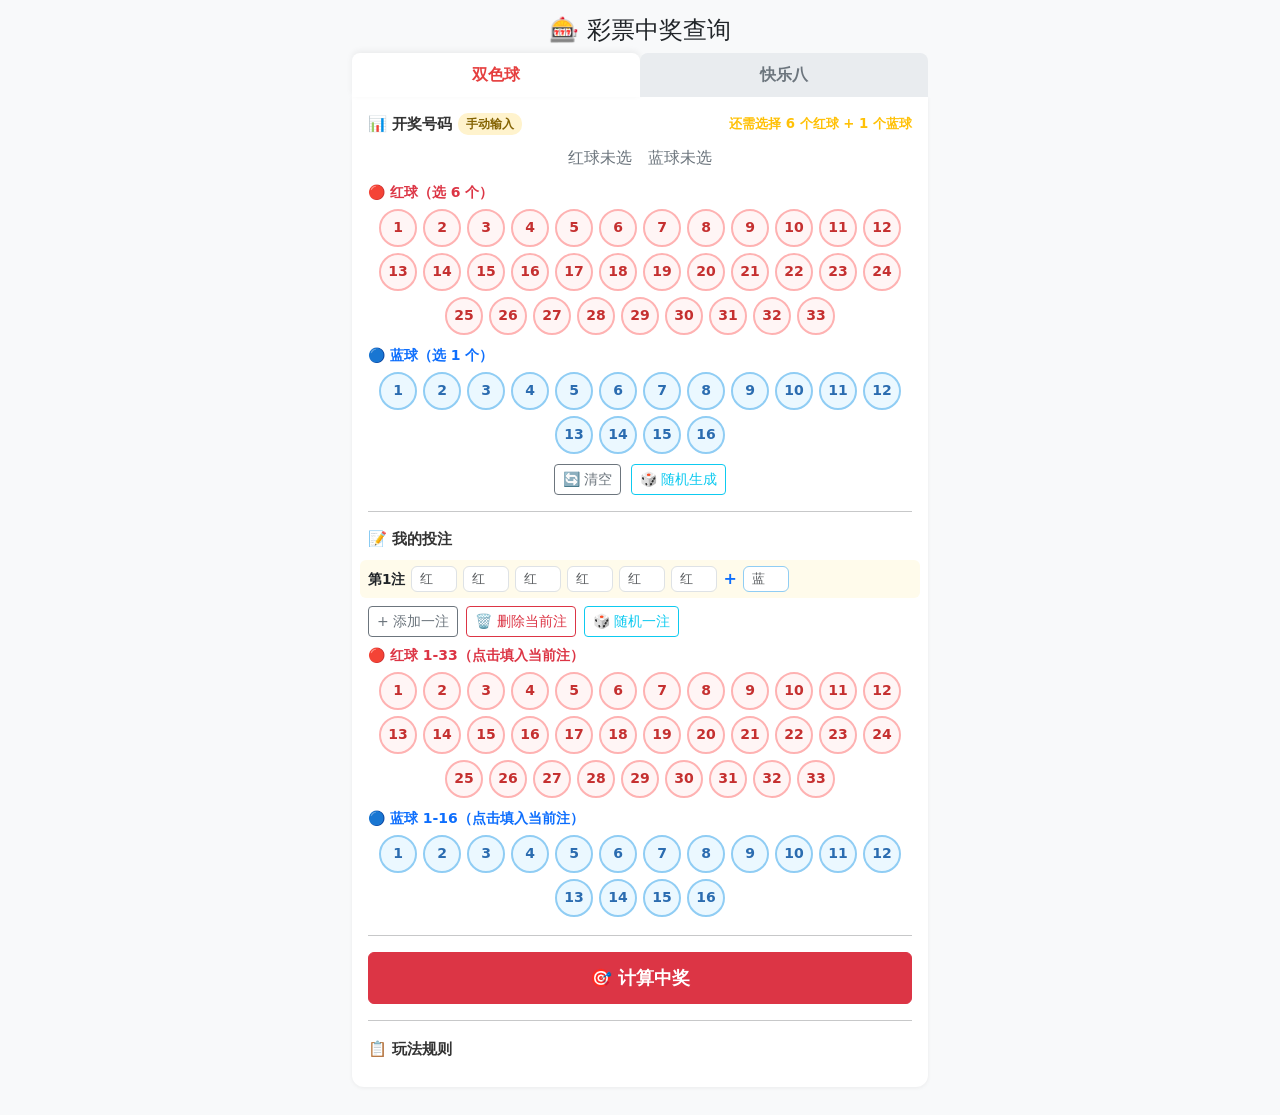
==== docs/index.html @ 673fef91 "feat：添加PWA支持，可添加到手机桌面" ====
<!DOCTYPE html>
<html lang="zh-CN">
<head>
    <meta charset="UTF-8">
    <meta name="viewport" content="width=device-width, initial-scale=1.0">
    <title>彩票中奖查询</title>
    <link rel="manifest" href="manifest.json">
    <meta name="theme-color" content="#E53E3E">
    <!-- iOS Safari 添加到主屏幕支持 -->
    <meta name="apple-mobile-web-app-capable" content="yes">
    <meta name="apple-mobile-web-app-title" content="彩票查询">
    <meta name="apple-mobile-web-app-status-bar-style" content="black-translucent">
    <link rel="apple-touch-icon" href="data:image/svg+xml,<svg xmlns='http://www.w3.org/2000/svg' viewBox='0 0 100 100'><rect width='100' height='100' rx='20' fill='%23E53E3E'/><text x='50' y='68' text-anchor='middle' font-size='60'>🎰</text></svg>">
    <link href="https://cdn.jsdelivr.net/npm/bootstrap@5.3.3/dist/css/bootstrap.min.css" rel="stylesheet">
    <style>
        /* ========== 通用 ========== */
        body { background: #f8f9fa; }
        .container { max-width: 600px; }

        /* ========== 彩种切换 ========== */
        .type-tab {
            flex: 1; text-align: center; padding: 10px;
            cursor: pointer; border-radius: 8px 8px 0 0;
            background: #e9ecef; color: #6c757d; font-weight: bold;
            transition: all .2s;
        }
        .type-tab.active { background: #fff; color: #E53E3E; box-shadow: 0 -2px 6px rgba(0,0,0,.06); }
        .type-tab.kl8.active { color: #DD6B20; }

        /* ========== 卡片 ========== */
        .section-card { background: #fff; border-radius: 0 0 12px 12px; padding: 16px; margin-bottom: 12px;
                        box-shadow: 0 1px 4px rgba(0,0,0,.06); }
        .section-title { font-size: .95rem; font-weight: bold; color: #333; margin-bottom: 10px;
                         display: flex; align-items: center; gap: 6px; }
        .section-badge { font-size: .75rem; background: #FFF3CD; color: #856404; padding: 2px 8px;
                         border-radius: 10px; }

        /* ========== 数字球（通用） ========== */
        .num-ball {
            display: inline-flex; align-items: center; justify-content: center;
            width: 38px; height: 38px; border-radius: 50%; font-size: 14px; font-weight: bold;
            cursor: pointer; user-select: none; transition: all .12s;
            border: 2px solid transparent; margin: 2px;
        }
        .num-ball:hover { transform: scale(1.12); }

        /* 红球 */
        .ball-r { background: #FFF5F5; color: #C53030; border-color: #FEB2B2; }
        .ball-r.sel { background: #E53E3E; color: #fff; border-color: #C53030;
                      box-shadow: 0 0 6px rgba(229,62,62,.4); }
        /* 蓝球 */
        .ball-b { background: #EBF8FF; color: #2B6CB0; border-color: #90CDF4; }
        .ball-b.sel { background: #3182CE; color: #fff; border-color: #2B6CB0;
                      box-shadow: 0 0 6px rgba(49,130,206,.4); }
        /* 快乐八球 */
        .ball-k { background: #FFF8F0; color: #C05621; border-color: #FBD38D; }
        .ball-k.sel { background: #DD6B20; color: #fff; border-color: #C05621;
                      box-shadow: 0 0 6px rgba(221,107,32,.4); }

        /* 网格 */
        .ball-grid { display: flex; flex-wrap: wrap; gap: 2px; justify-content: center; }
        .ball-grid-80 { max-width: 420px; margin: 0 auto; }

        /* 移动端缩小 */
        @media (max-width: 480px) {
            .num-ball { width: 30px; height: 30px; font-size: 12px; margin: 1px; }
            .ball-grid-80 { max-width: 320px; }
        }

        /* ========== 投注行输入框 ========== */
        .bet-inp { width: 46px !important; text-align: center; padding: 2px 1px; font-size: 13px; }
        .bet-row-wrap { display: flex; align-items: center; gap: 6px; flex-wrap: wrap; padding: 6px 0;
                        border-bottom: 1px dashed #eee; }
        .bet-row-wrap:last-child { border-bottom: none; }
        .bet-row-num { font-weight: bold; font-size: .85rem; white-space: nowrap; }
        .bet-row-wrap.active-row { background: #FFFBEB; border-radius: 6px; margin: 0 -8px; padding: 6px 8px; }

        /* ========== 玩法按钮 ========== */
        .play-btn {
            font-size: .72rem; padding: 2px 8px; border-radius: 12px; cursor: pointer;
            background: #FFF8F0; color: #C05621; border: 1px solid #FBD38D; transition: all .15s;
        }
        .play-btn:hover { background: #FEEBC8; }
        .play-btn.active { background: #DD6B20; color: #fff; border-color: #C05621; }

        /* ========== 结果 ========== */
        .result-line { border-left: 4px solid #dee2e6; padding: 8px 12px; margin: 6px 0;
                       border-radius: 0 6px 6px 0; transition: border-color .3s; }
        .result-line.win { border-left-color: #38A169; background: #F0FFF4; }

        /* ========== 按钮 ========== */
        .btn-calc { width: 100%; font-size: 1.1rem; font-weight: bold; padding: 12px; }

        /* ========== Toast 轻提示（顶部居中弹出，2 秒自动消失） ========== */
        #toast {
            position: fixed; top: 16px; left: 50%; transform: translateX(-50%);
            background: rgba(220, 53, 69, 0.92); color: #fff; padding: 10px 22px;
            border-radius: 24px; font-size: .9rem; z-index: 9999;
            opacity: 0; transition: opacity .3s; pointer-events: none;
            white-space: nowrap; box-shadow: 0 4px 12px rgba(0,0,0,.15);
        }
        #toast.show { opacity: 1; }

        /* ========== 脉冲动画（提示用户哪些球已选中） ========== */
        .num-ball.pulse {
            animation: pulse-bounce .45s ease-in-out 3;
        }
        @keyframes pulse-bounce {
            0%, 100% { transform: scale(1); }
            50%      { transform: scale(1.25); box-shadow: 0 0 0 6px rgba(229,62,62,0); }
        }
    </style>
</head>
<body>

<div class="container py-3">
    <h4 class="text-center mb-2">🎰 彩票中奖查询</h4>

    <!-- Toast 提示条（默认隐藏，JS 控制显隐） -->
    <div id="toast"></div>

    <!-- ==================== 彩种切换 ==================== -->
    <div class="d-flex">
        <div class="type-tab active" id="tabSsq" onclick="switchType('SSQ')">双色球</div>
        <div class="type-tab kl8" id="tabKl8" onclick="switchType('KL8')">快乐八</div>
    </div>

    <div class="section-card">
        <!-- ========== 一、开奖号码 ========== -->
        <div class="section-title">
            📊 开奖号码
            <span class="section-badge">手动输入</span>
            <small class="text-muted ms-auto" id="drawHint">请点击下方球号</small>
        </div>
        <div class="text-center mb-2" id="drawSummary" style="min-height:28px;"></div>

        <!-- SSQ 开奖选择器 -->
        <div id="drawSsq">
            <div class="small text-danger fw-bold mb-1">🔴 红球（选 6 个）</div>
            <div class="ball-grid" id="drawRedGrid"></div>
            <div class="small text-primary fw-bold mb-1 mt-2">🔵 蓝球（选 1 个）</div>
            <div class="ball-grid" id="drawBlueGrid"></div>
        </div>
        <!-- KL8 开奖选择器（80球） -->
        <div id="drawKl8" style="display:none;">
            <div class="small text-orange fw-bold mb-1" style="color:#DD6B20;">🟠 开奖号码（选 20 个，从 1-80 中）</div>
            <div class="ball-grid ball-grid-80" id="drawKl8Grid"></div>
        </div>

        <div class="text-center mt-2">
            <button class="btn btn-outline-secondary btn-sm" onclick="clearDraw()">🔄 清空</button>
            <button class="btn btn-outline-info btn-sm ms-1" onclick="randomDraw()">🎲 随机生成</button>
        </div>

        <!-- ========== 二、投注号码 ========== -->
        <hr class="my-3">
        <div class="section-title">📝 我的投注</div>

        <!-- 快乐八玩法选择 -->
        <div id="kl8PlayBar" style="display:none;" class="mb-2">
            <div class="d-flex align-items-center gap-1 flex-wrap">
                <small class="fw-bold text-secondary">玩法：</small>
                <div id="playBtns"></div>
            </div>
        </div>

        <!-- 投注行 -->
        <div id="betRows"></div>

        <div class="mt-2 d-flex gap-2 flex-wrap">
            <button class="btn btn-outline-secondary btn-sm" onclick="addBetRow()">+ 添加一注</button>
            <button class="btn btn-outline-danger btn-sm" onclick="removeActiveRow()">🗑 删除当前注</button>
            <button class="btn btn-outline-info btn-sm" onclick="randomActiveBet()">🎲 随机一注</button>
        </div>

        <!-- 投注选号网格 -->
        <div class="mt-2" id="betSelectorGrid"></div>

        <!-- ========== 三、计算 ========== -->
        <hr class="my-3">
        <button class="btn btn-danger btn-calc" onclick="calc()">
            🎯 计算中奖
        </button>

        <!-- ========== 四、结果 ========== -->
        <div class="mt-3" id="resultArea" style="display:none;"></div>

        <!-- ========== 五、规则 ========== -->
        <hr class="my-3">
        <details>
            <summary class="section-title" style="cursor:pointer; display:inline;">📋 玩法规则</summary>
            <table class="table table-sm table-bordered small mt-2">
                <tbody id="rulesBody"></tbody>
            </table>
        </details>
    </div>
</div>

<script src="https://cdn.jsdelivr.net/npm/bootstrap@5.3.3/dist/js/bootstrap.bundle.min.js"></script>
<script>
    /* =================================================================
     *  彩票中奖查询 —— 纯手动版
     *  无任何 API 调用，无服务器依赖，部署到 GitHub Pages 即可使用
     *  ================================================================= */

    // ==================== 全局状态 ====================
    let type = 'SSQ';                     // 当前彩种
    let kl8Play = 'x10';                 // 快乐八玩法
    let activeRow = 0;                   // 当前激活的投注行

    // 开奖号码（用户手动选中的）
    let drawRed = [];                    // SSQ 红球 / KL8 开奖号码
    let drawBlue = null;                // SSQ 蓝球（KL8 为 null）

    // SSQ 常量
    const SSQ_RED_MAX = 33, SSQ_BLUE_MAX = 16, SSQ_RED_PICK = 6, SSQ_BLUE_PICK = 1;
    // KL8 常量
    const KL8_MAX = 80, KL8_DRAW_COUNT = 20;

    // 快乐八玩法定义
    const KL8_STYLES = [
        {code:'x1',  name:'选一', pick:1,  tiers:[{m:1,level:'一等奖',amount:'4.6元'}]},
        {code:'x2',  name:'选二', pick:2,  tiers:[{m:2,level:'一等奖',amount:'19元'}]},
        {code:'x3',  name:'选三', pick:3,  tiers:[{m:3,level:'一等奖',amount:'53元'},{m:2,level:'二等奖',amount:'3元'}]},
        {code:'x4',  name:'选四', pick:4,  tiers:[{m:4,level:'一等奖',amount:'100元'},{m:3,level:'二等奖',amount:'5元'},{m:2,level:'三等奖',amount:'3元'}]},
        {code:'x5',  name:'选五', pick:5,  tiers:[{m:5,level:'一等奖',amount:'1000元'},{m:4,level:'二等奖',amount:'20元'},{m:3,level:'三等奖',amount:'3元'}]},
        {code:'x6',  name:'选六', pick:6,  tiers:[{m:6,level:'一等奖',amount:'3000元'},{m:5,level:'二等奖',amount:'30元'},{m:4,level:'三等奖',amount:'10元'},{m:3,level:'四等奖',amount:'3元'}]},
        {code:'x7',  name:'选七', pick:7,  tiers:[{m:7,level:'一等奖',amount:'10000元'},{m:6,level:'二等奖',amount:'288元'},{m:5,level:'三等奖',amount:'28元'},{m:4,level:'四等奖',amount:'4元'},{m:0,level:'五等奖',amount:'2元'}]},
        {code:'x8',  name:'选八', pick:8,  tiers:[{m:8,level:'一等奖',amount:'50000元'},{m:7,level:'二等奖',amount:'800元'},{m:6,level:'三等奖',amount:'88元'},{m:5,level:'四等奖',amount:'10元'},{m:4,level:'五等奖',amount:'3元'},{m:0,level:'六等奖',amount:'2元'}]},
        {code:'x9',  name:'选九', pick:9,  tiers:[{m:9,level:'一等奖',amount:'浮动（约30万）'},{m:8,level:'二等奖',amount:'2000元'},{m:7,level:'三等奖',amount:'200元'},{m:6,level:'四等奖',amount:'20元'},{m:5,level:'五等奖',amount:'5元'},{m:4,level:'六等奖',amount:'3元'},{m:0,level:'七等奖',amount:'2元'}]},
        {code:'x10',name:'选十', pick:10, tiers:[{m:10,level:'一等奖',amount:'浮动（最高500万）'},{m:9,level:'二等奖',amount:'8000元'},{m:8,level:'三等奖',amount:'800元'},{m:7,level:'四等奖',amount:'80元'},{m:6,level:'五等奖',amount:'5元'},{m:5,level:'六等奖',amount:'3元'},{m:0,level:'七等奖',amount:'2元'}]}
    ];

    // ==================== 工具函数 ====================
    /** 生成不重复随机数 */
    function randomNums(count, max) {
        const set = new Set();
        while (set.size < count) set.add(Math.floor(Math.random() * max) + 1);
        return [...set].sort((a,b)=>a-b);
    }

    // ==================== Toast 提示 ====================
    let toastTimer = null;

    /**
     * 底部浮层提示条，2 秒自动消失。
     * 适合非阻断型提示：告知用户操作无效的原因，但不打断操作流。
     */
    function showToast(msg) {
        const el = document.getElementById('toast');
        el.textContent = msg;
        el.classList.add('show');
        clearTimeout(toastTimer);
        toastTimer = setTimeout(() => el.classList.remove('show'), 2000);
    }

    /**
     * 闪烁指定网格中所有已选中（class="sel"）的球，
     * 引导用户看到哪些号码已被选，便于决定取消哪一个。
     */
    function pulseSelectedBalls(gridId) {
        const grid = document.getElementById(gridId);
        if (!grid) return;
        grid.querySelectorAll('.num-ball.sel').forEach(b => {
            b.classList.add('pulse');
            setTimeout(() => b.classList.remove('pulse'), 1500); // 动画结束后移除 class
        });
    }

    // ==================== 开奖号码操作 ====================
    function clearDraw() { drawRed = []; drawBlue = null; renderAll(); }
    function randomDraw() {
        if (type === 'SSQ') {
            drawRed = randomNums(SSQ_RED_PICK, SSQ_RED_MAX);
            drawBlue = Math.floor(Math.random() * SSQ_BLUE_MAX) + 1;
        } else {
            drawRed = randomNums(KL8_DRAW_COUNT, KL8_MAX);
            drawBlue = null;
        }
        renderAll();
    }

    /**
     * 点击开奖号码球 —— 选中 / 取消选中
     * @param {number} num 被点击的球号
     * @param {boolean} isBlue 是否蓝球（双色球专用）
     *
     * 规则：
     *   - 蓝球：单选切换，只保留一个
     *   - 红球/主号码：
     *       已选中 → 取消
     *       未选中 → 加入。但如果已达上限，弹 toast 提示，**不自动删除已有号码**
     */
    function clickDrawBall(num, isBlue) {
        if (isBlue) {
            // 蓝球：点击同一个取消，点击另一个替换
            drawBlue = (drawBlue === num) ? null : num;
        } else {
            const idx = drawRed.indexOf(num);
            if (idx >= 0) {
                // 已选中 → 取消选中
                drawRed.splice(idx, 1);
            } else {
                /* 双色球红球已达上限 6 个：弹提示 + 闪烁已选球，不自动踢 */
                if (type === 'SSQ' && drawRed.length >= SSQ_RED_PICK) {
                    showToast('🔴 红球已选满 ' + SSQ_RED_PICK + ' 个，请先点击已选号码取消后再选');
                    pulseSelectedBalls('drawRedGrid');
                    return;
                }
                /* 快乐八已达上限 20 个：同样弹提示 */
                if (type === 'KL8' && drawRed.length >= KL8_DRAW_COUNT) {
                    showToast('🟠 已选满 ' + KL8_DRAW_COUNT + ' 个开奖号码，请先取消一个');
                    pulseSelectedBalls('drawKl8Grid');
                    return;
                }
                // 未达上限 → 加入并按升序排列
                drawRed.push(num);
                drawRed.sort((a, b) => a - b);
            }
        }
        renderAll();
    }

    // ==================== 投注行管理 ====================
    function getBetConfig() {
        if (type === 'SSQ') return { redCount:6, blueCount:1, maxRed:33, maxBlue:16 };
        const s = KL8_STYLES.find(x=>x.code===kl8Play) || KL8_STYLES[9];
        return { redCount:s.pick, blueCount:0, maxRed:80, maxBlue:0 };
    }

    function addBetRow() {
        const rows = document.querySelectorAll('.bet-row-wrap');
        const idx = rows.length;
        const cfg = getBetConfig();
        let html = '<div class="bet-row-wrap" data-row="' + idx + '" onclick="setActive(' + idx + ')">';
        html += '<span class="bet-row-num">第' + (idx+1) + '注</span>';
        for (let i = 0; i < cfg.redCount; i++) {
            html += '<input class="form-control bet-inp" type="number" min="1" max="' + cfg.maxRed
                 + '" placeholder="' + (cfg.blueCount?'红':'号') + '" onfocus="setActive(' + idx + ')" oninput="syncBetUI()">';
        }
        if (cfg.blueCount) {
            html += '<span class="text-primary fw-bold">+</span>';
            html += '<input class="form-control bet-inp" type="number" min="1" max="' + cfg.maxBlue
                 + '" placeholder="蓝" onfocus="setActive(' + idx + ')" oninput="syncBetUI()"'
                 + ' style="border-color:#90CDF4;">';
        }
        html += '</div>';
        document.getElementById('betRows').insertAdjacentHTML('beforeend', html);
        setActive(idx);
    }

    function removeActiveRow() {
        const rows = document.querySelectorAll('.bet-row-wrap');
        if (rows.length <= 1) { alert('至少保留一注'); return; }
        const target = document.querySelector('.bet-row-wrap[data-row="' + activeRow + '"]');
        if (target) target.remove();
        renumberRows();
        if (activeRow >= document.querySelectorAll('.bet-row-wrap').length)
            activeRow = Math.max(0, document.querySelectorAll('.bet-row-wrap').length - 1);
        setActive(activeRow);
    }

    function setActive(idx) {
        activeRow = idx;
        document.querySelectorAll('.bet-row-wrap').forEach(r=>r.classList.remove('active-row'));
        const row = document.querySelector('.bet-row-wrap[data-row="' + idx + '"]');
        if (row) row.classList.add('active-row');
        renderBetGrid();
    }

    function renumberRows() {
        document.querySelectorAll('.bet-row-wrap').forEach((r,i) => {
            r.dataset.row = i;
            r.querySelector('.bet-row-num').textContent = '第' + (i+1) + '注';
        });
    }

    /** 获取当前激活行的输入框 */
    function getActiveInputs() {
        const row = document.querySelector('.bet-row-wrap[data-row="' + activeRow + '"]');
        return row ? row.querySelectorAll('input') : [];
    }

    /** 填充当前行*/
    function fillActiveRow(nums) {
        const inputs = getActiveInputs();
        if (!inputs.length) return;
        // 先清空
        inputs.forEach(inp => inp.value = '');
        nums.forEach((n, i) => { if (i < inputs.length) inputs[i].value = n; });
        syncBetUI();
    }

    function randomActiveBet() {
        const cfg = getBetConfig();
        const reds = randomNums(cfg.redCount, cfg.maxRed);
        if (cfg.blueCount) reds.push(randomNums(1, cfg.maxBlue)[0]);
        fillActiveRow(reds);
    }

    // ==================== 投注选号网格 ====================
    function renderBetGrid() {
        const container = document.getElementById('betSelectorGrid');
        const cfg = getBetConfig();
        if (type === 'SSQ') {
            container.innerHTML =
                '<div class="small text-danger fw-bold mb-1">🔴 红球 1-33（点击填入当前注）</div>'
                + '<div class="ball-grid" id="betRedGrid"></div>'
                + '<div class="small text-primary fw-bold mb-1 mt-2">🔵 蓝球 1-16（点击填入当前注）</div>'
                + '<div class="ball-grid" id="betBlueGrid"></div>';
            buildGrid('betRedGrid', 1, 33, 'r', (n) => clickBetBall(n, false));
            buildGrid('betBlueGrid', 1, 16, 'b', (n) => clickBetBall(n, true));
        } else {
            container.innerHTML =
                '<div class="small fw-bold mb-1" style="color:#DD6B20;">🟠 号码 1-80（点击填入当前注）</div>'
                + '<div class="ball-grid ball-grid-80" id="betKl8Grid"></div>';
            buildGrid('betKl8Grid', 1, 80, 'k', (n) => clickBetBall(n, false));
        }
        syncBetUI();
    }

    function clickBetBall(num, isBlue) {
        const inputs = getActiveInputs();
        if (!inputs.length) return;
        const cfg = getBetConfig();
        if (isBlue) {
            // 蓝球单选
            const blueIdx = cfg.redCount;
            if (blueIdx < inputs.length) {
                inputs[blueIdx].value = (parseInt(inputs[blueIdx].value) === num) ? '' : num;
            }
        } else {
            // 主号码：已选中则移除，否则填入首个空位
            let existIdx = -1;
            inputs.forEach((inp, i) => {
                if (cfg.blueCount && i >= cfg.redCount) return;
                if (parseInt(inp.value) === num) existIdx = i;
            });
            if (existIdx >= 0) {
                inputs[existIdx].value = '';
                // 前移后续值
                const limit = cfg.blueCount ? cfg.redCount : inputs.length;
                for (let i = existIdx; i < limit - 1; i++) inputs[i].value = inputs[i + 1].value;
                if (limit - 1 < inputs.length) inputs[limit - 1].value = '';
            } else {
                for (const inp of inputs) {
                    if (cfg.blueCount && Array.from(inputs).indexOf(inp) >= cfg.redCount) break;
                    if (!inp.value) { inp.value = num; break; }
                }
            }
        }
        syncBetUI();
    }

    /** 同步网格高亮 */
    function syncBetUI() {
        if (type === 'SSQ') syncGridHighlight('betRedGrid', 'r', ()=>getActiveInputs(), 0, 6);
        else syncGridHighlight('betKl8Grid', 'k', ()=>getActiveInputs(), 0, getBetConfig().redCount);
    }

    // ==================== 渲染引擎 ====================
    /** 渲染全部 UI */
    function renderAll() {
        // 开奖网格
        renderDrawGrids();
        renderDrawSummary();
        // 投注区
        renderKl8PlayBar();
        renderBetGrid();
        renderRules();
        // 清空结果
        document.getElementById('resultArea').style.display = 'none';
        document.getElementById('resultArea').innerHTML = '';
    }

    function renderDrawGrids() {
        // SSQ 开奖网格
        buildGrid('drawRedGrid', 1, SSQ_RED_MAX, 'r', (n) => clickDrawBall(n, false));
        buildGrid('drawBlueGrid', 1, SSQ_BLUE_MAX, 'b', (n) => clickDrawBall(n, true));
        // KL8 开奖网格
        buildGrid('drawKl8Grid', 1, KL8_MAX, 'k', (n) => clickDrawBall(n, false));
    }

    function buildGrid(id, from, to, cls, onClick) {
        const el = document.getElementById(id);
        if (!el) return;
        el.innerHTML = '';
        for (let n = from; n <= to; n++) {
            const b = document.createElement('span');
            b.className = 'num-ball ball-' + cls;
            b.textContent = n;
            b.onclick = () => onClick(n);
            // 高亮
            if (id.startsWith('draw')) {
                if (cls === 'b') { if (drawBlue === n) b.classList.add('sel'); }
                else { if (drawRed.includes(n)) b.classList.add('sel'); }
            }
            el.appendChild(b);
        }
    }

    function renderDrawSummary() {
        const el = document.getElementById('drawSummary');
        const hint = document.getElementById('drawHint');
        if (type === 'SSQ') {
            const redOk = drawRed.length === SSQ_RED_PICK;
            const blueOk = drawBlue !== null;
            if (redOk && blueOk) {
                el.innerHTML = '<span class="text-danger fw-bold">🔴 ' + drawRed.join(' ') + '</span>'
                    + ' &nbsp; <span class="text-primary fw-bold">🔵 ' + drawBlue + '</span>';
                hint.textContent = '✅ 开奖号码已就绪';
                hint.className = 'text-success small ms-auto';
            } else {
                el.innerHTML = '<span class="text-secondary">'
                    + (drawRed.length ? '🔴 ' + drawRed.join(' ') : '红球未选')
                    + ' &nbsp; '
                    + (drawBlue ? '🔵 ' + drawBlue : '蓝球未选')
                    + '</span>';
                hint.textContent = '还需选择 ' + (SSQ_RED_PICK - drawRed.length) + ' 个红球'
                    + (drawBlue ? '' : ' + 1 个蓝球');
                hint.className = 'text-warning small ms-auto';
            }
        } else {
            const cnt = drawRed.length;
            if (cnt >= KL8_DRAW_COUNT) {
                el.innerHTML = '<span style="color:#DD6B20;font-weight:bold;">🟠 ' + drawRed.join(' ') + '</span>';
                hint.textContent = '✅ 已选 ' + cnt + ' 个';
                hint.className = 'text-success small ms-auto';
            } else {
                el.innerHTML = '<span class="text-secondary">' + (drawRed.length ? drawRed.join(' ') : '尚未选择') + '</span>';
                hint.textContent = '还需选择 ' + (KL8_DRAW_COUNT - cnt) + ' 个';
                hint.className = 'text-warning small ms-auto';
            }
        }
    }

    /** 同步指定网格的高亮 */
    function syncGridHighlight(gridId, cls, getInputsFn, startIdx, count) {
        const grid = document.getElementById(gridId);
        if (!grid) return;
        const inputs = getInputsFn();
        if (!inputs.length) { grid.querySelectorAll('.num-ball').forEach(b=>b.classList.remove('sel')); return; }
        const selected = new Set();
        for (let i = startIdx; i < startIdx + count && i < inputs.length; i++) {
            const v = parseInt(inputs[i].value);
            if (!isNaN(v)) selected.add(v);
        }
        grid.querySelectorAll('.num-ball').forEach(b => {
            b.classList.toggle('sel', selected.has(parseInt(b.textContent)));
        });
    }

    function renderKl8PlayBar() {
        const bar = document.getElementById('kl8PlayBar');
        const btns = document.getElementById('playBtns');
        if (type === 'SSQ') { bar.style.display = 'none'; return; }
        bar.style.display = '';
        btns.innerHTML = KL8_STYLES.map(s =>
            '<span class="play-btn' + (s.code===kl8Play?' active':'') + '" onclick="switchPlay(\'' + s.code + '\')">' + s.name + '</span>'
        ).join('');
    }

    function renderRules() {
        const tbody = document.getElementById('rulesBody');
        if (type === 'SSQ') {
            tbody.innerHTML = [
                ['一等奖','红球 6/6 + 蓝球 1/1，奖金浮动（最高1000万）'],
                ['二等奖','红球 6/6 + 蓝球 0/1，奖金浮动'],
                ['三等奖','红球 5/6 + 蓝球 1/1，固定 3000元'],
                ['四等奖','红球 5/6 或 4/6+1/1，固定 200元'],
                ['五等奖','红球 4/6 或 3/6+1/1，固定 10元'],
                ['六等奖','蓝球命中（红球 0~2个），固定 5元']
            ].map(r=>'<tr><td class="fw-bold">'+r[0]+'</td><td>'+r[1]+'</td></tr>').join('');
        } else {
            const s = KL8_STYLES.find(x=>x.code===kl8Play) || KL8_STYLES[9];
            tbody.innerHTML = s.tiers.map(t =>
                '<tr><td class="fw-bold">'+t.level+'</td><td>'
                + (t.m===0 ? '0 中（保底）' : '中 '+t.m+' 个')
                + '，'+t.amount+'</td></tr>'
            ).join('');
        }
    }

    // ==================== 玩法切换 ====================
    function switchPlay(code) {
        if (kl8Play === code) return;
        kl8Play = code;
        // 重建投注行（数量变了）
        document.getElementById('betRows').innerHTML = '';
        activeRow = 0;
        addBetRow();
        renderAll();
    }

    function switchType(t) {
        if (type === t) return;
        type = t;
        kl8Play = 'x10';
        drawRed = []; drawBlue = null;
        activeRow = 0;
        document.getElementById('tabSsq').classList.toggle('active', t==='SSQ');
        document.getElementById('tabKl8').classList.toggle('active', t==='KL8');
        document.getElementById('drawSsq').style.display = t==='SSQ' ? '' : 'none';
        document.getElementById('drawKl8').style.display = t==='KL8' ? '' : 'none';
        document.getElementById('betRows').innerHTML = '';
        addBetRow();
        renderAll();
    }

    // ==================== 中奖计算 ====================
    function calc() {
        // 校验开奖号码
        if (type === 'SSQ') {
            if (drawRed.length !== SSQ_RED_PICK) { alert('请先选择 6 个红球作为开奖号码'); return; }
            if (drawBlue === null) { alert('请先选择蓝球'); return; }
        } else {
            if (drawRed.length !== KL8_DRAW_COUNT) { alert('请先选择 20 个开奖号码'); return; }
        }

        // 收集投注
        const rows = document.querySelectorAll('.bet-row-wrap');
        const cfg = getBetConfig();
        const bets = [];
        for (const row of rows) {
            const inputs = row.querySelectorAll('input');
            const bet = [];
            for (let i = 0; i < inputs.length; i++) {
                const v = parseInt(inputs[i].value);
                if (!isNaN(v)) bet.push(v);
            }
            if (bet.length > 0) bets.push(bet);
        }
        if (!bets.length) { alert('请至少输入一注有效号码'); return; }

        // 计算
        const results = [];
        for (const bet of bets) {
            if (type === 'SSQ') {
                // 双色球
                const betReds = bet.slice(0, 6);
                const betBlue = bet.length >= 7 ? bet[6] : null;
                let redMatch = 0;
                for (const r of betReds) { if (drawRed.includes(r)) redMatch++; }
                const blueMatch = betBlue !== null && betBlue === drawBlue;

                let level, amount, desc;
                if (redMatch===6 && blueMatch)      { level='一等奖'; amount='浮动（最高1000万）'; desc='🎉 红球全中+蓝球命中！恭喜中得一等奖！'; }
                else if (redMatch===6 && !blueMatch){ level='二等奖'; amount='浮动'; desc='🎉 红球全中！恭喜中得二等奖！'; }
                else if (redMatch===5 && blueMatch) { level='三等奖'; amount='3000元'; desc='恭喜中得三等奖！'; }
                else if ((redMatch===5&&!blueMatch)||(redMatch===4&&blueMatch)){ level='四等奖'; amount='200元'; desc='恭喜中得四等奖！'; }
                else if ((redMatch===4&&!blueMatch)||(redMatch===3&&blueMatch)){ level='五等奖'; amount='10元'; desc='恭喜中得五等奖！'; }
                else if (blueMatch)                 { level='六等奖'; amount='5元'; desc='蓝球命中！恭喜中得六等奖！'; }
                else                                { level='未中奖'; amount='---'; desc='很遗憾，未中奖'; }

                results.push({ bet, redMatch, blueMatch, level, amount, desc, won:level!=='未中奖' });
            } else {
                // 快乐八
                let match = 0;
                for (const n of bet) { if (drawRed.includes(n)) match++; }
                const style = KL8_STYLES.find(x=>x.code===kl8Play) || KL8_STYLES[9];
                let found = false, level='未中奖', amount='---', desc='';
                for (const tier of style.tiers) {
                    if (tier.m === match) {
                        level = tier.level; amount = tier.amount; found = true;
                        desc = '🎉 ' + style.name + '中' + match + '！恭喜中得' + tier.level + '！';
                        break;
                    }
                }
                if (!found) desc = '很遗憾，' + style.name + '命中 ' + match + ' 个号码，未中奖';
                results.push({ bet, redMatch:match, blueMatch:false, level, amount, desc, won:found });
            }
        }

        // 展示结果
        const area = document.getElementById('resultArea');
        area.style.display = '';
        let html = '<div class="section-title">🏆 中奖结果</div>';
        results.forEach((r, i) => {
            const cls = r.won ? ' win' : '';
            html += '<div class="result-line' + cls + '">';
            html += '<strong>第' + (i+1) + '注：</strong>投注 [' + r.bet.join(' ') + ']';
            html += '<br>命中 <span class="' + (r.won?'text-danger fw-bold':'text-secondary') + '">'
                 + r.redMatch + '</span> 个'
                 + (type==='SSQ' ? (r.blueMatch ? ' | 蓝球 ✅' : ' | 蓝球 ❌') : '');
            html += '<br><span class="fw-bold ' + (r.won?'text-success':'text-secondary') + '">' + r.desc + '</span>';
            if (r.won) html += ' <span class="badge bg-warning text-dark">' + r.amount + '</span>';
            html += '</div>';
        });
        area.innerHTML = html;
        area.scrollIntoView({behavior:'smooth'});
    }

    // ==================== 初始化 ====================
    addBetRow();
    renderAll();
</script>

</body>
</html>
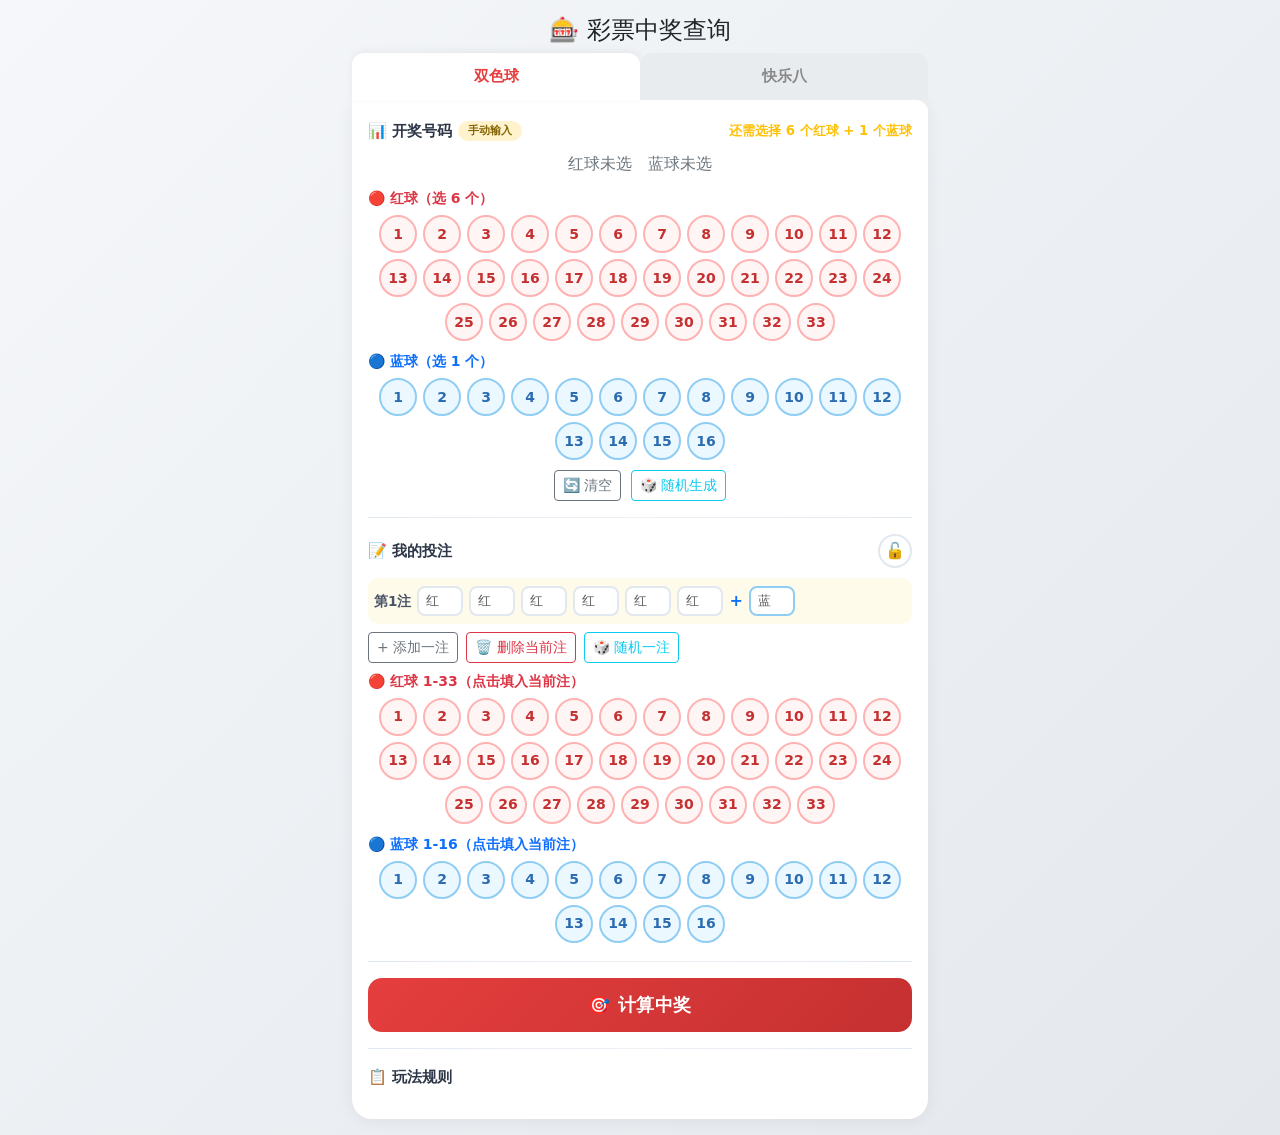
==== commit aa7b1a7e: "feat：添加PWA支持，可添加到手机桌面" ====
--- a/docs/index.html
+++ b/docs/index.html
@@ -13,101 +13,170 @@
     <link rel="apple-touch-icon" href="data:image/svg+xml,<svg xmlns='http://www.w3.org/2000/svg' viewBox='0 0 100 100'><rect width='100' height='100' rx='20' fill='%23E53E3E'/><text x='50' y='68' text-anchor='middle' font-size='60'>🎰</text></svg>">
     <link href="https://cdn.jsdelivr.net/npm/bootstrap@5.3.3/dist/css/bootstrap.min.css" rel="stylesheet">
     <style>
-        /* ========== 通用 ========== */
-        body { background: #f8f9fa; }
-        .container { max-width: 600px; }
-
-        /* ========== 彩种切换 ========== */
+        /* ========== 全局 ========== */
+        * { box-sizing: border-box; }
+        body { background: linear-gradient(135deg, #f5f7fa 0%, #e4e8ec 100%); min-height: 100vh; }
+        .container { max-width: 600px; padding: 12px; }
+
+        /* ========== 彩种切换标签 ========== */
         .type-tab {
-            flex: 1; text-align: center; padding: 10px;
-            cursor: pointer; border-radius: 8px 8px 0 0;
-            background: #e9ecef; color: #6c757d; font-weight: bold;
-            transition: all .2s;
-        }
-        .type-tab.active { background: #fff; color: #E53E3E; box-shadow: 0 -2px 6px rgba(0,0,0,.06); }
+            flex: 1; text-align: center; padding: 12px 0; cursor: pointer;
+            background: #e9ecef; color: #888; font-weight: 600; font-size: 0.95rem;
+            border-radius: 12px 12px 0 0; transition: all .2s;
+        }
+        .type-tab.active {
+            background: #fff; color: #E53E3E; box-shadow: 0 -2px 8px rgba(0,0,0,.05);
+        }
         .type-tab.kl8.active { color: #DD6B20; }
 
-        /* ========== 卡片 ========== */
-        .section-card { background: #fff; border-radius: 0 0 12px 12px; padding: 16px; margin-bottom: 12px;
-                        box-shadow: 0 1px 4px rgba(0,0,0,.06); }
-        .section-title { font-size: .95rem; font-weight: bold; color: #333; margin-bottom: 10px;
-                         display: flex; align-items: center; gap: 6px; }
-        .section-badge { font-size: .75rem; background: #FFF3CD; color: #856404; padding: 2px 8px;
-                         border-radius: 10px; }
-
-        /* ========== 数字球（通用） ========== */
+        /* ========== 主卡片 ========== */
+        .section-card {
+            background: #fff; border-radius: 0 12px 20px 20px; padding: 20px 16px;
+            box-shadow: 0 2px 16px rgba(0,0,0,.06);
+        }
+        .section-title {
+            font-size: 0.95rem; font-weight: 700; color: #2d3748;
+            display: flex; align-items: center; gap: 6px; margin-bottom: 10px;
+        }
+        .section-badge {
+            font-size: 0.7rem; background: #FFF3CD; color: #856404;
+            padding: 2px 10px; border-radius: 10px; font-weight: 600;
+        }
+
+        /* ========== 数字球 ========== */
         .num-ball {
             display: inline-flex; align-items: center; justify-content: center;
-            width: 38px; height: 38px; border-radius: 50%; font-size: 14px; font-weight: bold;
-            cursor: pointer; user-select: none; transition: all .12s;
-            border: 2px solid transparent; margin: 2px;
-        }
-        .num-ball:hover { transform: scale(1.12); }
+            width: 38px; height: 38px; border-radius: 50%; font-size: 14px;
+            font-weight: 700; cursor: pointer; user-select: none;
+            transition: all .15s ease; border: 2px solid transparent; margin: 2px;
+            background: #f7f8fa; color: #a0aec0; border-color: #e2e8f0;
+        }
+        .num-ball:hover { transform: scale(1.15); }
 
         /* 红球 */
         .ball-r { background: #FFF5F5; color: #C53030; border-color: #FEB2B2; }
         .ball-r.sel { background: #E53E3E; color: #fff; border-color: #C53030;
-                      box-shadow: 0 0 6px rgba(229,62,62,.4); }
+                      box-shadow: 0 2px 8px rgba(229,62,62,.35); transform: scale(1.05); }
+        .ball-r.sel:hover { transform: scale(1.1); }
         /* 蓝球 */
         .ball-b { background: #EBF8FF; color: #2B6CB0; border-color: #90CDF4; }
         .ball-b.sel { background: #3182CE; color: #fff; border-color: #2B6CB0;
-                      box-shadow: 0 0 6px rgba(49,130,206,.4); }
-        /* 快乐八球 */
+                      box-shadow: 0 2px 8px rgba(49,130,206,.35); transform: scale(1.05); }
+        .ball-b.sel:hover { transform: scale(1.1); }
+        /* 快乐八 */
         .ball-k { background: #FFF8F0; color: #C05621; border-color: #FBD38D; }
         .ball-k.sel { background: #DD6B20; color: #fff; border-color: #C05621;
-                      box-shadow: 0 0 6px rgba(221,107,32,.4); }
+                      box-shadow: 0 2px 8px rgba(221,107,32,.35); transform: scale(1.05); }
+        .ball-k.sel:hover { transform: scale(1.1); }
 
         /* 网格 */
         .ball-grid { display: flex; flex-wrap: wrap; gap: 2px; justify-content: center; }
         .ball-grid-80 { max-width: 420px; margin: 0 auto; }
 
-        /* 移动端缩小 */
+        /* 手机端 */
         @media (max-width: 480px) {
             .num-ball { width: 30px; height: 30px; font-size: 12px; margin: 1px; }
-            .ball-grid-80 { max-width: 320px; }
-        }
-
-        /* ========== 投注行输入框 ========== */
-        .bet-inp { width: 46px !important; text-align: center; padding: 2px 1px; font-size: 13px; }
-        .bet-row-wrap { display: flex; align-items: center; gap: 6px; flex-wrap: wrap; padding: 6px 0;
-                        border-bottom: 1px dashed #eee; }
+            .ball-grid-80 { max-width: 310px; }
+            .section-card { padding: 14px 10px; }
+        }
+
+        /* ========== 投注行 ========== */
+        .bet-inp { width: 46px !important; text-align: center; padding: 3px 1px; font-size: 13px;
+                   border-radius: 8px !important; border: 2px solid #e2e8f0; transition: border-color .2s; }
+        .bet-inp:focus { border-color: #E53E3E; box-shadow: 0 0 0 3px rgba(229,62,62,.1); }
+        .bet-row-wrap {
+            display: flex; align-items: center; gap: 6px; flex-wrap: wrap;
+            padding: 8px 6px; border-bottom: 1px solid #f0f0f0; border-radius: 10px;
+            transition: background .15s;
+        }
         .bet-row-wrap:last-child { border-bottom: none; }
-        .bet-row-num { font-weight: bold; font-size: .85rem; white-space: nowrap; }
-        .bet-row-wrap.active-row { background: #FFFBEB; border-radius: 6px; margin: 0 -8px; padding: 6px 8px; }
+        .bet-row-num { font-weight: 700; font-size: 0.85rem; white-space: nowrap; color: #4a5568; }
+        .bet-row-wrap.active-row { background: #FFFBEB; }
+
+        /* 分隔线 */
+        .divider {
+            height: 1px; background: linear-gradient(to right, #e2e8f0, #edf2f7, #e2e8f0);
+            margin: 16px 0; border: none;
+        }
 
         /* ========== 玩法按钮 ========== */
         .play-btn {
-            font-size: .72rem; padding: 2px 8px; border-radius: 12px; cursor: pointer;
-            background: #FFF8F0; color: #C05621; border: 1px solid #FBD38D; transition: all .15s;
-        }
-        .play-btn:hover { background: #FEEBC8; }
+            font-size: 0.72rem; padding: 3px 10px; border-radius: 14px; cursor: pointer;
+            background: #FFF8F0; color: #C05621; border: 1px solid #FBD38D;
+            font-weight: 600; transition: all .15s;
+        }
+        .play-btn:hover { background: #FEEBC8; transform: translateY(-1px); }
         .play-btn.active { background: #DD6B20; color: #fff; border-color: #C05621; }
 
         /* ========== 结果 ========== */
-        .result-line { border-left: 4px solid #dee2e6; padding: 8px 12px; margin: 6px 0;
-                       border-radius: 0 6px 6px 0; transition: border-color .3s; }
+        .result-line {
+            border-left: 4px solid #e2e8f0; padding: 10px 14px; margin: 6px 0;
+            border-radius: 0 10px 10px 0; transition: all .3s;
+        }
         .result-line.win { border-left-color: #38A169; background: #F0FFF4; }
 
         /* ========== 按钮 ========== */
-        .btn-calc { width: 100%; font-size: 1.1rem; font-weight: bold; padding: 12px; }
-
-        /* ========== Toast 轻提示（顶部居中弹出，2 秒自动消失） ========== */
+        .btn-calc {
+            width: 100%; font-size: 1.1rem; font-weight: 700; padding: 14px;
+            border-radius: 14px; letter-spacing: 0.5px;
+            background: linear-gradient(135deg, #E53E3E, #C53030);
+            border: none; transition: all .2s;
+        }
+        .btn-calc:hover { transform: translateY(-1px); box-shadow: 0 4px 16px rgba(229,62,62,.3); }
+
+        /* ========== Toast ========== */
         #toast {
             position: fixed; top: 16px; left: 50%; transform: translateX(-50%);
-            background: rgba(220, 53, 69, 0.92); color: #fff; padding: 10px 22px;
-            border-radius: 24px; font-size: .9rem; z-index: 9999;
+            background: rgba(30,30,30,.9); color: #fff; padding: 10px 22px;
+            border-radius: 24px; font-size: 0.9rem; z-index: 9999;
             opacity: 0; transition: opacity .3s; pointer-events: none;
-            white-space: nowrap; box-shadow: 0 4px 12px rgba(0,0,0,.15);
+            white-space: nowrap; box-shadow: 0 4px 16px rgba(0,0,0,.15);
         }
         #toast.show { opacity: 1; }
 
-        /* ========== 脉冲动画（提示用户哪些球已选中） ========== */
-        .num-ball.pulse {
-            animation: pulse-bounce .45s ease-in-out 3;
-        }
+        /* ========== 脉冲动画 ========== */
+        .num-ball.pulse { animation: pulse-bounce .45s ease-in-out 3; }
         @keyframes pulse-bounce {
             0%, 100% { transform: scale(1); }
-            50%      { transform: scale(1.25); box-shadow: 0 0 0 6px rgba(229,62,62,0); }
+            50% { transform: scale(1.25); box-shadow: 0 0 0 6px rgba(229,62,62,0); }
+        }
+
+        /* ========== 达上限：未选中球直接移除（不占位） ========== */
+        .num-ball.ball-hidden {
+            display: none;
+        }
+
+        /* ========== 锁定按钮（投注区右上角圆形切换钮） ========== */
+        .lock-btn {
+            background: #fff; border: 2px solid #e2e8f0; border-radius: 50%;
+            width: 34px; height: 34px; font-size: 1rem; cursor: pointer;
+            display: inline-flex; align-items: center; justify-content: center;
+            transition: all .2s; margin-left: auto; padding: 0; line-height: 1;
+        }
+        .lock-btn:hover { border-color: #E53E3E; background: #FFF5F5; transform: scale(1.08); }
+        /* 锁定态：绿色边框 + 浅绿背景 */
+        .lock-btn.locked { border-color: #38A169; background: #F0FFF4; }
+
+        /* ========== 命中/未命中高亮（投注行输入框） ========== */
+        /* 命中 → 绿色描边 + 浅绿底，视觉化标记 */
+        .bet-inp.bet-hit {
+            border-color: #38A169 !important;
+            background: #F0FFF4 !important;
+            color: #276749 !important;
+            font-weight: 700;
+            box-shadow: 0 0 0 3px rgba(56,161,105,.15) !important;
+        }
+        /* 未命中 → 灰底弱化，突出对比 */
+        .bet-inp.bet-miss {
+            border-color: #e2e8f0 !important;
+            background: #f7fafc !important;
+            color: #cbd5e0 !important;
+        }
+        /* 锁定状态下禁用输入框但保持清晰可读 */
+        .bet-row-wrap.locked .bet-inp:disabled {
+            opacity: 1;
+            cursor: default;
+            -webkit-text-fill-color: inherit;
         }
     </style>
 </head>
@@ -153,8 +222,12 @@
         </div>
 
         <!-- ========== 二、投注号码 ========== -->
-        <hr class="my-3">
-        <div class="section-title">📝 我的投注</div>
+        <div class="divider"></div>
+        <div class="section-title">
+            📝 我的投注
+            <!-- 锁定/解锁按钮：选中号码后锁定防止误触，解锁后可修改 -->
+            <button id="lockBtn" class="lock-btn" onclick="toggleLock()" title="点击锁定投注">🔓</button>
+        </div>
 
         <!-- 快乐八玩法选择 -->
         <div id="kl8PlayBar" style="display:none;" class="mb-2">
@@ -167,7 +240,8 @@
         <!-- 投注行 -->
         <div id="betRows"></div>
 
-        <div class="mt-2 d-flex gap-2 flex-wrap">
+        <!-- 操作按钮区（锁定后隐藏，需先解锁） -->
+        <div class="mt-2 d-flex gap-2 flex-wrap" id="betActions">
             <button class="btn btn-outline-secondary btn-sm" onclick="addBetRow()">+ 添加一注</button>
             <button class="btn btn-outline-danger btn-sm" onclick="removeActiveRow()">🗑 删除当前注</button>
             <button class="btn btn-outline-info btn-sm" onclick="randomActiveBet()">🎲 随机一注</button>
@@ -177,7 +251,7 @@
         <div class="mt-2" id="betSelectorGrid"></div>
 
         <!-- ========== 三、计算 ========== -->
-        <hr class="my-3">
+        <div class="divider"></div>
         <button class="btn btn-danger btn-calc" onclick="calc()">
             🎯 计算中奖
         </button>
@@ -186,7 +260,7 @@
         <div class="mt-3" id="resultArea" style="display:none;"></div>
 
         <!-- ========== 五、规则 ========== -->
-        <hr class="my-3">
+        <div class="divider"></div>
         <details>
             <summary class="section-title" style="cursor:pointer; display:inline;">📋 玩法规则</summary>
             <table class="table table-sm table-bordered small mt-2">
@@ -207,6 +281,7 @@
     let type = 'SSQ';                     // 当前彩种
     let kl8Play = 'x10';                 // 快乐八玩法
     let activeRow = 0;                   // 当前激活的投注行
+    let betLocked = false;               // 投注锁定状态（锁定时禁止修改投注号码，防止误触）
 
     // 开奖号码（用户手动选中的）
     let drawRed = [];                    // SSQ 红球 / KL8 开奖号码
@@ -225,7 +300,7 @@
         {code:'x4',  name:'选四', pick:4,  tiers:[{m:4,level:'一等奖',amount:'100元'},{m:3,level:'二等奖',amount:'5元'},{m:2,level:'三等奖',amount:'3元'}]},
         {code:'x5',  name:'选五', pick:5,  tiers:[{m:5,level:'一等奖',amount:'1000元'},{m:4,level:'二等奖',amount:'20元'},{m:3,level:'三等奖',amount:'3元'}]},
         {code:'x6',  name:'选六', pick:6,  tiers:[{m:6,level:'一等奖',amount:'3000元'},{m:5,level:'二等奖',amount:'30元'},{m:4,level:'三等奖',amount:'10元'},{m:3,level:'四等奖',amount:'3元'}]},
-        {code:'x7',  name:'选七', pick:7,  tiers:[{m:7,level:'一等奖',amount:'10000元'},{m:6,level:'二等奖',amount:'288元'},{m:5,level:'三等奖',amount:'28元'},{m:4,level:'四等奖',amount:'4元'},{m:0,level:'五等奖',amount:'2元'}]},
+        {code:'x7',  name:'选七', pick:7,  tiers:[{m:7,level:'一等奖',amount:'10000元'},{m:6,level:'二等奖',amount:'288元'},{m:5,level:'三等奖',amount:'28元'},{m:4,level:'四等奖',amount:'10元'},{m:0,level:'五等奖',amount:'2元'}]},
         {code:'x8',  name:'选八', pick:8,  tiers:[{m:8,level:'一等奖',amount:'50000元'},{m:7,level:'二等奖',amount:'800元'},{m:6,level:'三等奖',amount:'88元'},{m:5,level:'四等奖',amount:'10元'},{m:4,level:'五等奖',amount:'3元'},{m:0,level:'六等奖',amount:'2元'}]},
         {code:'x9',  name:'选九', pick:9,  tiers:[{m:9,level:'一等奖',amount:'浮动（约30万）'},{m:8,level:'二等奖',amount:'2000元'},{m:7,level:'三等奖',amount:'200元'},{m:6,level:'四等奖',amount:'20元'},{m:5,level:'五等奖',amount:'5元'},{m:4,level:'六等奖',amount:'3元'},{m:0,level:'七等奖',amount:'2元'}]},
         {code:'x10',name:'选十', pick:10, tiers:[{m:10,level:'一等奖',amount:'浮动（最高500万）'},{m:9,level:'二等奖',amount:'8000元'},{m:8,level:'三等奖',amount:'800元'},{m:7,level:'四等奖',amount:'80元'},{m:6,level:'五等奖',amount:'5元'},{m:5,level:'六等奖',amount:'3元'},{m:0,level:'七等奖',amount:'2元'}]}
@@ -346,10 +421,17 @@
         }
         html += '</div>';
         document.getElementById('betRows').insertAdjacentHTML('beforeend', html);
+        /* 锁定状态下新增的行需要禁用输入框 */
+        if (betLocked) {
+            const newRow = document.querySelector('.bet-row-wrap[data-row="' + idx + '"]');
+            if (newRow) newRow.querySelectorAll('input').forEach(inp => inp.disabled = true);
+        }
         setActive(idx);
     }
 
     function removeActiveRow() {
+        /* 锁定状态禁止删除投注行 */
+        if (betLocked) { showToast('🔒 投注已锁定，请先解锁'); return; }
         const rows = document.querySelectorAll('.bet-row-wrap');
         if (rows.length <= 1) { alert('至少保留一注'); return; }
         const target = document.querySelector('.bet-row-wrap[data-row="' + activeRow + '"]');
@@ -392,6 +474,8 @@
     }
 
     function randomActiveBet() {
+        /* 锁定状态禁止随机填充 */
+        if (betLocked) { showToast('🔒 投注已锁定，请先解锁'); return; }
         const cfg = getBetConfig();
         const reds = randomNums(cfg.redCount, cfg.maxRed);
         if (cfg.blueCount) reds.push(randomNums(1, cfg.maxBlue)[0]);
@@ -420,6 +504,8 @@
     }
 
     function clickBetBall(num, isBlue) {
+        /* 锁定状态禁止点击选号 */
+        if (betLocked) { showToast('🔒 投注已锁定，请先解锁'); return; }
         const inputs = getActiveInputs();
         if (!inputs.length) return;
         const cfg = getBetConfig();
@@ -454,8 +540,94 @@
 
     /** 同步网格高亮 */
     function syncBetUI() {
-        if (type === 'SSQ') syncGridHighlight('betRedGrid', 'r', ()=>getActiveInputs(), 0, 6);
-        else syncGridHighlight('betKl8Grid', 'k', ()=>getActiveInputs(), 0, getBetConfig().redCount);
+        if (type === 'SSQ') {
+            /* 双色球：同步红球网格高亮（前 6 个输入框） */
+            syncGridHighlight('betRedGrid', 'r', ()=>getActiveInputs(), 0, 6);
+            /* 双色球：同步蓝球网格高亮（第 7 个输入框，即蓝球） */
+            syncGridHighlight('betBlueGrid', 'b', ()=>getActiveInputs(), 6, 1);
+        } else {
+            /* 快乐八：同步号码网格高亮（输入框数量 = 当前玩法的选号数） */
+            syncGridHighlight('betKl8Grid', 'k', ()=>getActiveInputs(), 0, getBetConfig().redCount);
+        }
+        /* 未锁定时用户修改了输入 → 上一次的命中高亮已过时，自动清除 */
+        if (!betLocked) clearBetHighlights();
+    }
+
+    // ==================== 锁定 / 解锁 ====================
+    /**
+     * 切换投注锁定状态。
+     * 锁定后：所有投注输入框置灰不可编辑、选号网格和操作按钮隐藏。
+     * 解锁后：恢复编辑能力，同时清除旧的命中高亮（结果已过期）。
+     */
+    function toggleLock() {
+        betLocked = !betLocked;
+        const btn = document.getElementById('lockBtn');
+        const rows = document.querySelectorAll('.bet-row-wrap');
+        const actions = document.getElementById('betActions');
+        const grid = document.getElementById('betSelectorGrid');
+
+        if (betLocked) {
+            /* 锁定 */
+            btn.innerHTML = '🔒';
+            btn.title = '投注已锁定，点击解锁';
+            btn.classList.add('locked');
+            rows.forEach(row => {
+                row.classList.add('locked');
+                row.querySelectorAll('input').forEach(inp => inp.disabled = true);
+            });
+            if (actions) actions.style.display = 'none';
+            if (grid) grid.style.display = 'none';
+        } else {
+            /* 解锁 */
+            btn.innerHTML = '🔓';
+            btn.title = '点击锁定投注';
+            btn.classList.remove('locked');
+            rows.forEach(row => {
+                row.classList.remove('locked');
+                row.querySelectorAll('input').forEach(inp => inp.disabled = false);
+            });
+            if (actions) actions.style.display = '';
+            if (grid) grid.style.display = '';
+            clearBetHighlights();
+        }
+    }
+
+    // ==================== 命中高亮 ====================
+    /**
+     * 计算中奖后，对每个投注行的每个输入框标记命中/未命中颜色。
+     * @param {Array} results calc() 返回的中奖结果数组，与 bet-row 一一对应
+     */
+    function highlightBetRows(results) {
+        const rows = document.querySelectorAll('.bet-row-wrap');
+        rows.forEach((row, i) => {
+            if (i >= results.length) return;
+            const inputs = row.querySelectorAll('input');
+            const cfg = getBetConfig();
+            /* 用 Set 加速查找 */
+            const drawSet = new Set(drawRed);
+
+            inputs.forEach((inp, j) => {
+                const v = parseInt(inp.value);
+                if (isNaN(v)) return;
+
+                if (cfg.blueCount === 0 || j < cfg.redCount) {
+                    /* 主号码：对照开奖号码集合 */
+                    inp.classList.add(drawSet.has(v) ? 'bet-hit' : 'bet-miss');
+                } else {
+                    /* 蓝球（仅双色球）：对照 drawBlue */
+                    inp.classList.add(v === drawBlue ? 'bet-hit' : 'bet-miss');
+                }
+            });
+        });
+    }
+
+    /**
+     * 清除所有投注输入框上的命中/未命中高亮 class。
+     */
+    function clearBetHighlights() {
+        document.querySelectorAll('.bet-row-wrap input.bet-hit, .bet-row-wrap input.bet-miss').forEach(inp => {
+            inp.classList.remove('bet-hit', 'bet-miss');
+        });
     }
 
     // ==================== 渲染引擎 ====================
@@ -473,28 +645,68 @@
         document.getElementById('resultArea').innerHTML = '';
     }
 
+    /**
+     * 渲染开奖号码选择网格，传入各区域的选号上限配置。
+     * 当选中数量达标时，buildGrid 会自动隐藏未选中的球，
+     * 用户只能点击已选中的球来取消选择。
+     * 优化：仅构建当前彩种对应的网格，避免对隐藏网格做无效 DOM 操作。
+     */
     function renderDrawGrids() {
-        // SSQ 开奖网格
-        buildGrid('drawRedGrid', 1, SSQ_RED_MAX, 'r', (n) => clickDrawBall(n, false));
-        buildGrid('drawBlueGrid', 1, SSQ_BLUE_MAX, 'b', (n) => clickDrawBall(n, true));
-        // KL8 开奖网格
-        buildGrid('drawKl8Grid', 1, KL8_MAX, 'k', (n) => clickDrawBall(n, false));
-    }
-
-    function buildGrid(id, from, to, cls, onClick) {
+        if (type === 'SSQ') {
+            /* 双色球红球：上限 6 个 */
+            buildGrid('drawRedGrid', 1, SSQ_RED_MAX, 'r', (n) => clickDrawBall(n, false),
+                { maxPick: SSQ_RED_PICK, currentCount: drawRed.length });
+            /* 双色球蓝球：上限 1 个 */
+            buildGrid('drawBlueGrid', 1, SSQ_BLUE_MAX, 'b', (n) => clickDrawBall(n, true),
+                { maxPick: SSQ_BLUE_PICK, currentCount: drawBlue !== null ? 1 : 0 });
+        } else {
+            /* 快乐八：上限 20 个，从 1-80 中选择 */
+            buildGrid('drawKl8Grid', 1, KL8_MAX, 'k', (n) => clickDrawBall(n, false),
+                { maxPick: KL8_DRAW_COUNT, currentCount: drawRed.length });
+        }
+    }
+
+    /**
+     * 构建号码球网格
+     * @param {string}  id      容器 DOM ID
+     * @param {number}  from    起始号码
+     * @param {number}  to      结束号码
+     * @param {string}  cls     颜色类型（'r'=红 / 'b'=蓝 / 'k'=橙）
+     * @param {function} onClick 点击回调
+     * @param {object}  [limit] 可选：选号上限 {maxPick, currentCount}
+     *                          - currentCount >= maxPick 时，未选中的球自动隐藏
+     *                          - 不传则始终显示全部球号（投注网格用）
+     */
+    function buildGrid(id, from, to, cls, onClick, limit) {
         const el = document.getElementById(id);
         if (!el) return;
         el.innerHTML = '';
+
+        /* 是否已达上限：上限已满时，未选中的球不可见、不可点击 */
+        const shouldHide = limit && limit.currentCount >= limit.maxPick;
+
         for (let n = from; n <= to; n++) {
             const b = document.createElement('span');
             b.className = 'num-ball ball-' + cls;
             b.textContent = n;
-            b.onclick = () => onClick(n);
-            // 高亮
+
+            /* 判断当前球是否已被选中 */
+            let isSelected = false;
             if (id.startsWith('draw')) {
-                if (cls === 'b') { if (drawBlue === n) b.classList.add('sel'); }
-                else { if (drawRed.includes(n)) b.classList.add('sel'); }
+                if (cls === 'b') { isSelected = (drawBlue === n); }
+                else             { isSelected = drawRed.includes(n); }
             }
+            if (isSelected) b.classList.add('sel');
+
+            if (shouldHide && !isSelected) {
+                /* 已达上限 + 未选中 → 透明隐藏、禁止点击，但保留占位不破坏布局 */
+                b.classList.add('ball-hidden');
+                /* 不给 onclick，彻底断绝误触可能 */
+            } else {
+                /* 未达上限 或 已选中 → 正常可点击 */
+                b.onclick = () => onClick(n);
+            }
+
             el.appendChild(b);
         }
     }
@@ -585,7 +797,8 @@
     function switchPlay(code) {
         if (kl8Play === code) return;
         kl8Play = code;
-        // 重建投注行（数量变了）
+        /* 切换玩法 → 强制解锁并重建投注行 */
+        if (betLocked) toggleLock();
         document.getElementById('betRows').innerHTML = '';
         activeRow = 0;
         addBetRow();
@@ -594,6 +807,8 @@
 
     function switchType(t) {
         if (type === t) return;
+        /* 切换彩种 → 强制解锁 */
+        if (betLocked) toggleLock();
         type = t;
         kl8Play = 'x10';
         drawRed = []; drawBlue = null;
@@ -687,6 +902,10 @@
             html += '</div>';
         });
         area.innerHTML = html;
+        /* 计算完成后标记投注行的命中/未命中颜色 */
+        highlightBetRows(results);
+        /* 自动锁定，防止误触修改已参与计算的投注号码 */
+        if (!betLocked) toggleLock();
         area.scrollIntoView({behavior:'smooth'});
     }
 
@@ -695,5 +914,14 @@
     renderAll();
 </script>
 
+<!-- 注册 Service Worker，满足狐猴等 Chromium 内核浏览器 PWA 安装条件 -->
+<script>
+    if ('serviceWorker' in navigator) {
+        navigator.serviceWorker.register('/sw.js')
+            .then(reg => console.log('SW 注册成功:', reg.scope))
+            .catch(err => console.log('SW 注册失败:', err));
+    }
+</script>
+
 </body>
 </html>
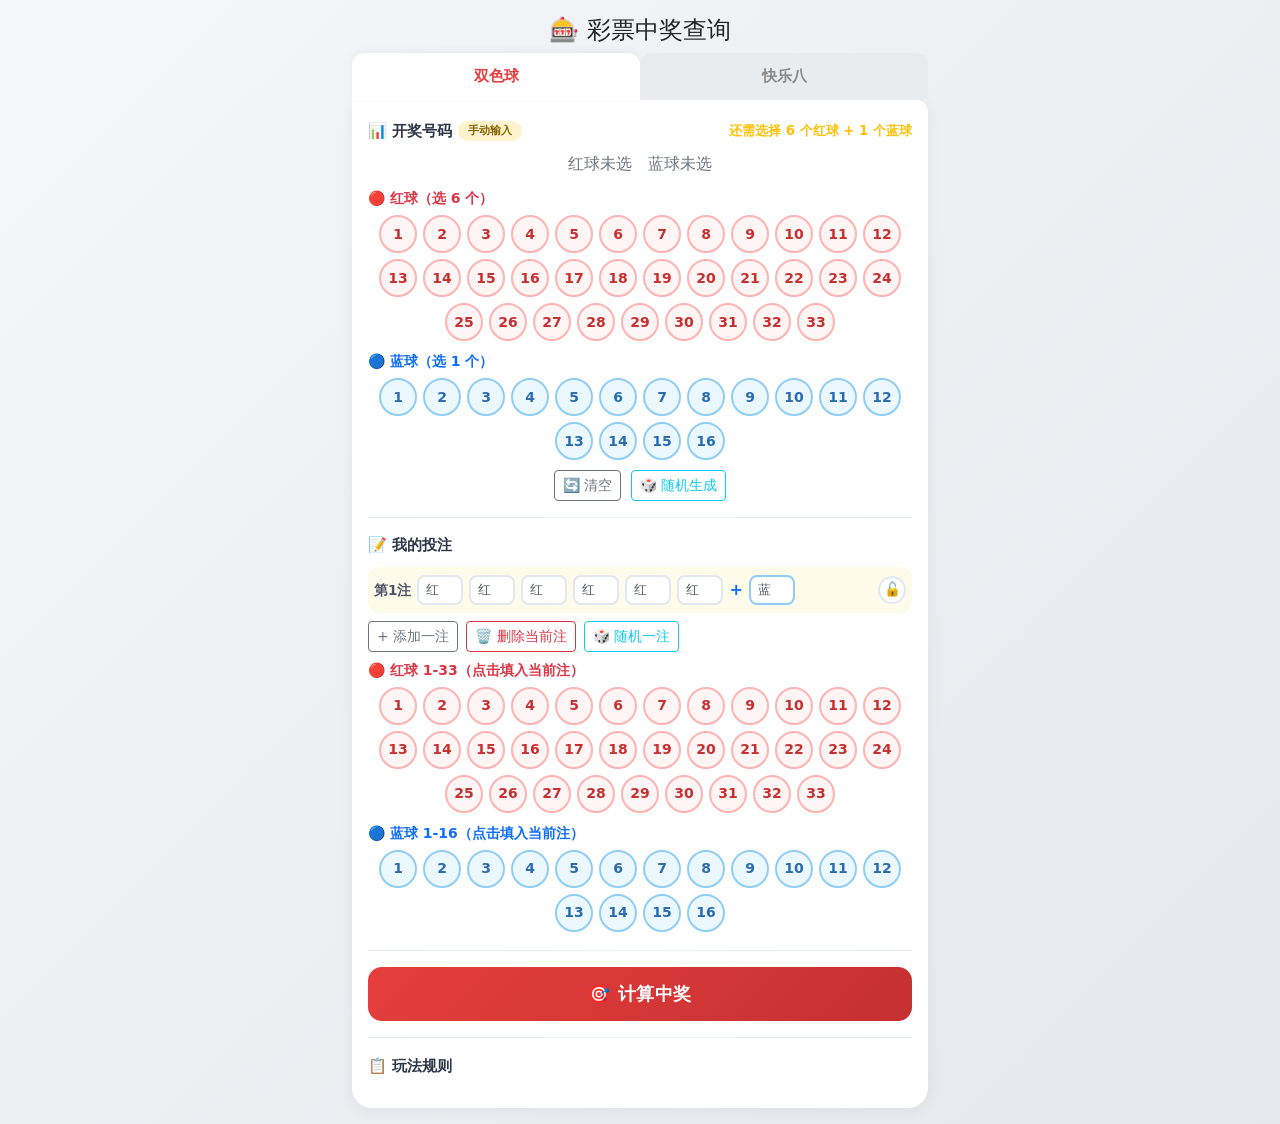
==== commit 7c14f04a: "feat：feat: 行级独立锁定 + 号码自动排序 + PWA Service Worker" ====
--- a/docs/index.html
+++ b/docs/index.html
@@ -157,6 +157,11 @@
         /* 锁定态：绿色边框 + 浅绿背景 */
         .lock-btn.locked { border-color: #38A169; background: #F0FFF4; }
 
+        /* 投注行内的锁按钮缩小，避免抢眼 */
+        .bet-row-wrap .lock-btn {
+            width: 28px; height: 28px; font-size: 0.85rem; flex-shrink: 0;
+        }
+
         /* ========== 命中/未命中高亮（投注行输入框） ========== */
         /* 命中 → 绿色描边 + 浅绿底，视觉化标记 */
         .bet-inp.bet-hit {
@@ -225,8 +230,6 @@
         <div class="divider"></div>
         <div class="section-title">
             📝 我的投注
-            <!-- 锁定/解锁按钮：选中号码后锁定防止误触，解锁后可修改 -->
-            <button id="lockBtn" class="lock-btn" onclick="toggleLock()" title="点击锁定投注">🔓</button>
         </div>
 
         <!-- 快乐八玩法选择 -->
@@ -281,7 +284,6 @@
     let type = 'SSQ';                     // 当前彩种
     let kl8Play = 'x10';                 // 快乐八玩法
     let activeRow = 0;                   // 当前激活的投注行
-    let betLocked = false;               // 投注锁定状态（锁定时禁止修改投注号码，防止误触）
 
     // 开奖号码（用户手动选中的）
     let drawRed = [];                    // SSQ 红球 / KL8 开奖号码
@@ -403,11 +405,51 @@
         return { redCount:s.pick, blueCount:0, maxRed:80, maxBlue:0 };
     }
 
+    // ==================== 行级锁定工具 ====================
+    /**
+     * 根据行索引获取对应的 DOM 元素
+     * @param {number} rowIdx - 行索引（data-row 值）
+     * @returns {Element|null}
+     */
+    function getRowElement(rowIdx) {
+        return document.querySelector('.bet-row-wrap[data-row="' + rowIdx + '"]');
+    }
+
+    /**
+     * 判断指定行是否处于锁定状态
+     * @param {Element} row - 投注行 DOM 元素
+     * @returns {boolean}
+     */
+    function isRowLocked(row) {
+        return row && row.dataset.locked === 'true';
+    }
+
+    /**
+     * 判断当前激活行是否锁定
+     * @returns {boolean}
+     */
+    function isActiveRowLocked() {
+        const row = getRowElement(activeRow);
+        return isRowLocked(row);
+    }
+
+    /**
+     * 根据当前激活行的锁定状态，控制操作区（按钮 + 选号网格）的显隐
+     */
+    function updateActionsVisibility() {
+        const actions = document.getElementById('betActions');
+        const grid = document.getElementById('betSelectorGrid');
+        const locked = isActiveRowLocked();
+        if (actions) actions.style.display = locked ? 'none' : '';
+        if (grid) grid.style.display = locked ? 'none' : '';
+    }
+
     function addBetRow() {
         const rows = document.querySelectorAll('.bet-row-wrap');
         const idx = rows.length;
         const cfg = getBetConfig();
-        let html = '<div class="bet-row-wrap" data-row="' + idx + '" onclick="setActive(' + idx + ')">';
+        /* 每行新增 data-locked 属性标记锁定状态，默认未锁定 */
+        let html = '<div class="bet-row-wrap" data-row="' + idx + '" data-locked="false" onclick="setActive(' + idx + ')">';
         html += '<span class="bet-row-num">第' + (idx+1) + '注</span>';
         for (let i = 0; i < cfg.redCount; i++) {
             html += '<input class="form-control bet-inp" type="number" min="1" max="' + cfg.maxRed
@@ -419,22 +461,19 @@
                  + '" placeholder="蓝" onfocus="setActive(' + idx + ')" oninput="syncBetUI()"'
                  + ' style="border-color:#90CDF4;">';
         }
+        /* 行尾锁按钮：阻止事件冒泡，避免触发行点击切换激活行 */
+        html += '<button class="lock-btn" onclick="event.stopPropagation();toggleRowLock(' + idx + ')" title="点击锁定本注">🔓</button>';
         html += '</div>';
         document.getElementById('betRows').insertAdjacentHTML('beforeend', html);
-        /* 锁定状态下新增的行需要禁用输入框 */
-        if (betLocked) {
-            const newRow = document.querySelector('.bet-row-wrap[data-row="' + idx + '"]');
-            if (newRow) newRow.querySelectorAll('input').forEach(inp => inp.disabled = true);
-        }
         setActive(idx);
     }
 
     function removeActiveRow() {
-        /* 锁定状态禁止删除投注行 */
-        if (betLocked) { showToast('🔒 投注已锁定，请先解锁'); return; }
+        /* 当前行已锁定时禁止删除 */
+        if (isActiveRowLocked()) { showToast('🔒 本注已锁定，请先解锁'); return; }
         const rows = document.querySelectorAll('.bet-row-wrap');
         if (rows.length <= 1) { alert('至少保留一注'); return; }
-        const target = document.querySelector('.bet-row-wrap[data-row="' + activeRow + '"]');
+        const target = getRowElement(activeRow);
         if (target) target.remove();
         renumberRows();
         if (activeRow >= document.querySelectorAll('.bet-row-wrap').length)
@@ -445,15 +484,27 @@
     function setActive(idx) {
         activeRow = idx;
         document.querySelectorAll('.bet-row-wrap').forEach(r=>r.classList.remove('active-row'));
-        const row = document.querySelector('.bet-row-wrap[data-row="' + idx + '"]');
+        const row = getRowElement(idx);
         if (row) row.classList.add('active-row');
         renderBetGrid();
+        /* 根据当前行锁定状态控制操作区（按钮 + 选号网格）显隐 */
+        updateActionsVisibility();
     }
 
     function renumberRows() {
-        document.querySelectorAll('.bet-row-wrap').forEach((r,i) => {
+        document.querySelectorAll('.bet-row-wrap').forEach((r, i) => {
             r.dataset.row = i;
-            r.querySelector('.bet-row-num').textContent = '第' + (i+1) + '注';
+            /* 更新行内锁按钮的 onclick 参数，保持索引一致 */
+            const lockBtn = r.querySelector('.lock-btn');
+            if (lockBtn) {
+                lockBtn.setAttribute('onclick', 'event.stopPropagation();toggleRowLock(' + i + ')');
+            }
+            r.querySelector('.bet-row-num').textContent = '第' + (i + 1) + '注';
+            /* 同步更新行级点击切换与输入框的 onfocus 属性 */
+            r.setAttribute('onclick', 'setActive(' + i + ')');
+            r.querySelectorAll('input').forEach(inp => {
+                inp.setAttribute('onfocus', 'setActive(' + i + ')');
+            });
         });
     }
 
@@ -474,8 +525,8 @@
     }
 
     function randomActiveBet() {
-        /* 锁定状态禁止随机填充 */
-        if (betLocked) { showToast('🔒 投注已锁定，请先解锁'); return; }
+        /* 当前行已锁定时禁止随机填充 */
+        if (isActiveRowLocked()) { showToast('🔒 本注已锁定，请先解锁'); return; }
         const cfg = getBetConfig();
         const reds = randomNums(cfg.redCount, cfg.maxRed);
         if (cfg.blueCount) reds.push(randomNums(1, cfg.maxBlue)[0]);
@@ -503,9 +554,39 @@
         syncBetUI();
     }
 
+    /**
+     * 将指定投注行的主号码（红球/快乐八号码）按从小到大排序后写回输入框。
+     * 双色球蓝球保持原位不动，不参与排序。
+     * @param {Element|null} row - 投注行 DOM 元素，为 null 时直接返回
+     */
+    function sortRowNumbers(row) {
+        if (!row) return;
+        const cfg = getBetConfig();
+        const inputs = row.querySelectorAll('input');
+        if (!inputs.length) return;
+
+        /* 主号码输入框数量：双色球为 6（红球），快乐八为玩法选号数 */
+        const mainCount = cfg.blueCount ? cfg.redCount : inputs.length;
+
+        /* 收集所有非空主号码值 */
+        const nums = [];
+        for (let i = 0; i < mainCount; i++) {
+            const v = parseInt(inputs[i].value);
+            if (!isNaN(v)) nums.push(v);
+        }
+
+        /* 按数字升序排列 */
+        nums.sort((a, b) => a - b);
+
+        /* 写回排序后的号码，剩余空位清空 */
+        for (let i = 0; i < mainCount; i++) {
+            inputs[i].value = (i < nums.length) ? nums[i] : '';
+        }
+    }
+
     function clickBetBall(num, isBlue) {
-        /* 锁定状态禁止点击选号 */
-        if (betLocked) { showToast('🔒 投注已锁定，请先解锁'); return; }
+        /* 当前行已锁定时禁止点击选号 */
+        if (isActiveRowLocked()) { showToast('🔒 本注已锁定，请先解锁'); return; }
         const inputs = getActiveInputs();
         if (!inputs.length) return;
         const cfg = getBetConfig();
@@ -534,6 +615,8 @@
                     if (!inp.value) { inp.value = num; break; }
                 }
             }
+            /* 选号后按从小到大排序，保持号码整齐有序 */
+            sortRowNumbers(getRowElement(activeRow));
         }
         syncBetUI();
     }
@@ -549,8 +632,8 @@
             /* 快乐八：同步号码网格高亮（输入框数量 = 当前玩法的选号数） */
             syncGridHighlight('betKl8Grid', 'k', ()=>getActiveInputs(), 0, getBetConfig().redCount);
         }
-        /* 未锁定时用户修改了输入 → 上一次的命中高亮已过时，自动清除 */
-        if (!betLocked) clearBetHighlights();
+        /* 当前行未锁定时用户修改了输入 → 上一次的命中高亮已过时，自动清除 */
+        if (!isActiveRowLocked()) clearBetHighlights();
     }
 
     // ==================== 锁定 / 解锁 ====================
@@ -572,6 +655,8 @@
             btn.title = '投注已锁定，点击解锁';
             btn.classList.add('locked');
             rows.forEach(row => {
+                /* 锁定前将主号码按从小到大排列，保持整洁有序 */
+                sortRowNumbers(row);
                 row.classList.add('locked');
                 row.querySelectorAll('input').forEach(inp => inp.disabled = true);
             });
@@ -589,6 +674,52 @@
             if (actions) actions.style.display = '';
             if (grid) grid.style.display = '';
             clearBetHighlights();
+        }
+    }
+
+    // ==================== 行级锁定 / 解锁 ====================
+    /**
+     * 切换指定行的锁定状态。
+     * 锁定后：本行输入框置灰不可编辑。
+     * 解锁后：恢复编辑能力，同时清除本行的命中高亮（结果已过期）。
+     * @param {number} rowIdx - 行索引（data-row 值）
+     */
+    function toggleRowLock(rowIdx) {
+        const row = getRowElement(rowIdx);
+        if (!row) return;
+        const lockBtn = row.querySelector('.lock-btn');
+        const isLocked = row.dataset.locked === 'true';
+
+        if (isLocked) {
+            /* 解锁：恢复输入框可编辑，移除锁定样式 */
+            row.dataset.locked = 'false';
+            if (lockBtn) {
+                lockBtn.innerHTML = '🔓';
+                lockBtn.title = '点击锁定本注';
+                lockBtn.classList.remove('locked');
+            }
+            row.classList.remove('locked');
+            row.querySelectorAll('input').forEach(inp => inp.disabled = false);
+            /* 清除本行命中高亮（上次计算结果已过时） */
+            row.querySelectorAll('input.bet-hit, input.bet-miss').forEach(inp => {
+                inp.classList.remove('bet-hit', 'bet-miss');
+            });
+        } else {
+            /* 锁定：排序号码 → 禁用输入框 → 标记锁定样式 */
+            sortRowNumbers(row);
+            row.dataset.locked = 'true';
+            if (lockBtn) {
+                lockBtn.innerHTML = '🔒';
+                lockBtn.title = '本注已锁定，点击解锁';
+                lockBtn.classList.add('locked');
+            }
+            row.classList.add('locked');
+            row.querySelectorAll('input').forEach(inp => inp.disabled = true);
+        }
+
+        /* 如果当前激活行就是被操作的行，同步更新操作区显隐 */
+        if (parseInt(row.dataset.row) === activeRow) {
+            updateActionsVisibility();
         }
     }
 
@@ -797,8 +928,7 @@
     function switchPlay(code) {
         if (kl8Play === code) return;
         kl8Play = code;
-        /* 切换玩法 → 强制解锁并重建投注行 */
-        if (betLocked) toggleLock();
+        /* 切换玩法 → 清空重建所有投注行 */
         document.getElementById('betRows').innerHTML = '';
         activeRow = 0;
         addBetRow();
@@ -904,8 +1034,12 @@
         area.innerHTML = html;
         /* 计算完成后标记投注行的命中/未命中颜色 */
         highlightBetRows(results);
-        /* 自动锁定，防止误触修改已参与计算的投注号码 */
-        if (!betLocked) toggleLock();
+        /* 自动锁定所有行，防止误触修改已参与计算的投注号码 */
+        document.querySelectorAll('.bet-row-wrap').forEach(row => {
+            if (row.dataset.locked !== 'true') {
+                toggleRowLock(parseInt(row.dataset.row));
+            }
+        });
         area.scrollIntoView({behavior:'smooth'});
     }
 
